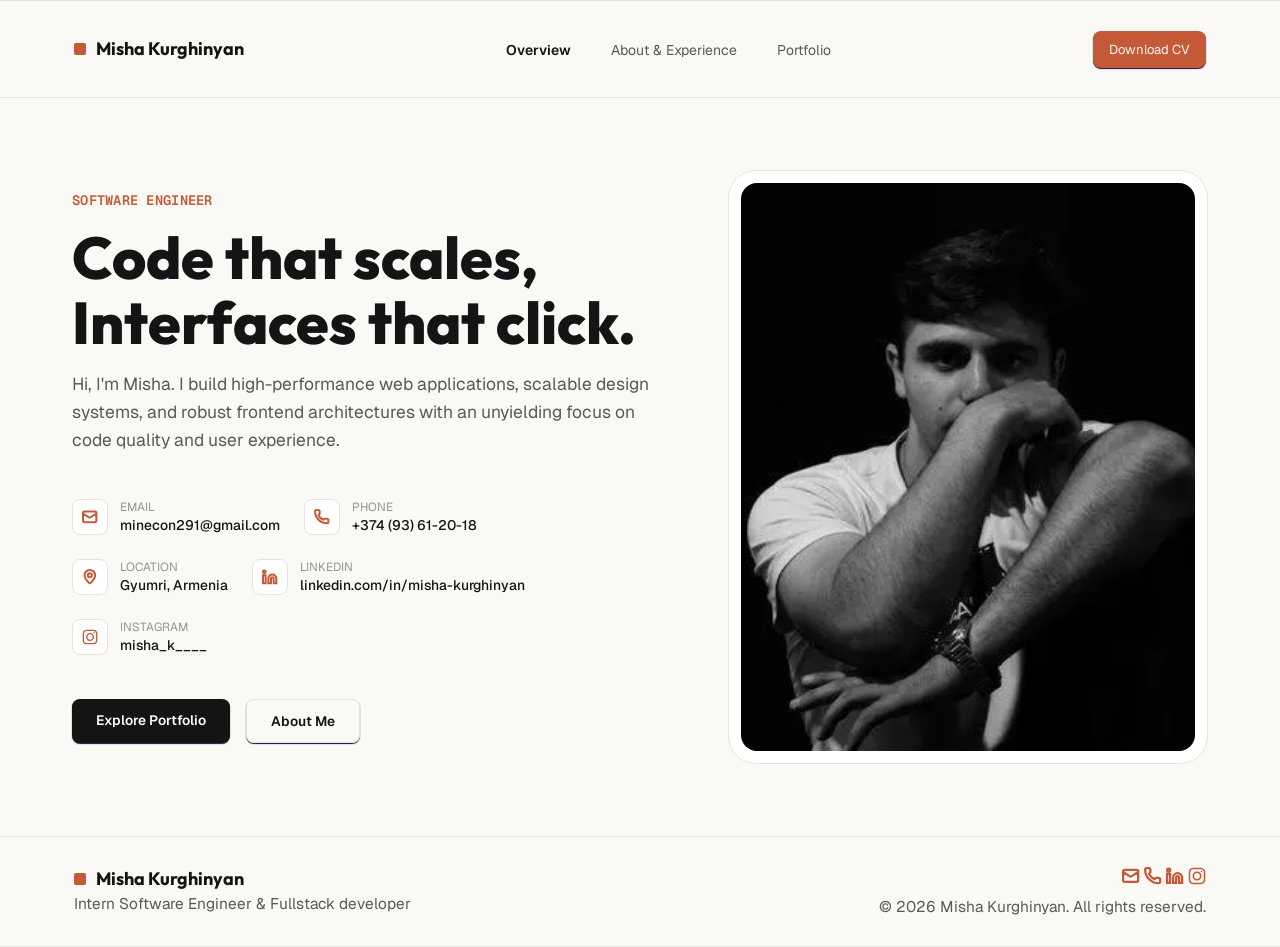
==== index.html @ 9bba094c "fix: fix skipped heading parts, changing h2 to span and aspect ratio value of profile picture image" ====
<!doctype html>
<html lang="en">
  <head>
    <meta charset="UTF-8" />
    <meta name="viewport" content="width=device-width, initial-scale=1.0" />
    <link rel="stylesheet" href="styles/home.css" />
    <link rel="stylesheet" href="styles/about.css" />
    <link rel="stylesheet" href="styles/portfolio.css" />
    <link rel="stylesheet" href="styles/main.css" />
    <script src="scripts/hamburger.js" defer></script>
    <script src="scripts/navigation.js" defer></script>
    <script src="scripts/portfolio-category.js" defer></script>
    <title>Misha Kurghinyan | CV</title>
  </head>
  <body>
    <header class="header content">
      <a href="index.html">
        <h1>
          <span class="mobile-text title logo">Misha K.</span>
          <span class="desktop-text title logo">Misha Kurghinyan</span>
        </h1>
      </a>

      <nav aria-label="Main Navigation">
        <ul class="nav-links">
          <li><a href="#home" class="active" data-link>Overview</a></li>
          <li><a href="#about" data-link>About & Experience</a></li>
          <li><a href="#portfolio" data-link>Portfolio</a></li>
        </ul>
      </nav>

      <a
        href="assets/cv/misha-kurghinyan-cv.pdf"
        download="misha-kurghinyan-cv.pdf"
        class="action-btn download"
      >
        Download CV
      </a>
      <button
        id="hamburger"
        class="icon-button hamburger"
        aria-label="Toggle navigation menu"
        aria-expanded="false"
        aria-controls="hamburger-component"
      >
        <img
          src="assets/icons/hamburger.svg"
          alt=""
          class="hamburger-icon"
          width="24"
          height="24"
        />
      </button>
      <div id="hamburger-component" class="hamburger-component">
        <nav aria-label="Main Navigation">
          <ul class="hamburger_nav-links">
            <li><a href="#home" class="active" data-link>Overview</a></li>
            <li><a href="#about" data-link>About & Experience</a></li>
            <li><a href="#portfolio" data-link>Portfolio</a></li>
          </ul>
          <button
            id="close"
            class="icon-button close"
            aria-expanded="true"
            aria-label="Close Navigation Menu"
            aria-controls="hamburger-component"
          >
            <img
              src="assets/icons/close.svg"
              alt=""
              class="close-icon"
              width="24"
              height="24"
            />
          </button>
        </nav>
        <a
          href="assets/cv/misha-kurghinyan-cv.pdf"
          download="misha-kurghinyan-cv.pdf"
          class="action-btn download-mobile"
        >
          Download CV
        </a>
      </div>
    </header>

    <main class="main content">
      <section id="home" class="page-section active">
        <article class="information">
          <div class="information-main">
            <span class="highlighted-text information-main_profession">
              SOFTWARE ENGINEER
            </span>
            <h3 class="title information-main_role">
              Code that scales, Interfaces that click.
            </h3>
            <p class="information-main_description">
              Hi, I'm Misha. I build high-performance web applications, scalable
              design systems, and robust frontend architectures with an
              unyielding focus on code quality and user experience.
            </p>
          </div>

          <div class="information-contacts">
            <div class="information-contact">
              <a
                href="mailto:minecon291@gmail.com"
                class="information-contact_icon"
                aria-label="Send Email"
              >
                <img
                  src="assets/icons/email.svg"
                  alt=""
                  width="16"
                  height="16"
                />
              </a>
              <div class="information-contact_text">
                <h3 class="information-contact_text-title">EMAIL</h3>
                <a
                  href="mailto:minecon291@gmail.com"
                  class="information-contact_text-description"
                >
                  minecon291@gmail.com
                </a>
              </div>
            </div>

            <div class="information-contact">
              <a
                href="tel:+37493612018"
                class="information-contact_icon"
                aria-label="Call Phone Number"
              >
                <img
                  src="assets/icons/phone.svg"
                  alt=""
                  width="16"
                  height="16"
                />
              </a>
              <div class="information-contact_text">
                <h3 class="information-contact_text-title">PHONE</h3>
                <a
                  href="tel:+37493612018"
                  class="information-contact_text-description"
                >
                  +374 (93) 61-20-18
                </a>
              </div>
            </div>

            <div class="information-contact">
              <a
                href="https://www.google.com/maps/place/Gyumri/@40.7929026,43.8464971,13z"
                target="_blank"
                rel="noopener noreferrer"
                class="information-contact_icon"
                aria-label="View Location on Maps"
              >
                <img
                  src="assets/icons/location.svg"
                  alt=""
                  width="16"
                  height="16"
                />
              </a>
              <div class="information-contact_text">
                <h3 class="information-contact_text-title">LOCATION</h3>
                <a
                  href="https://www.google.com/maps/place/Gyumri/@40.7929026,43.8464971,13z"
                  target="_blank"
                  rel="noopener noreferrer"
                  class="information-contact_text-description"
                >
                  Gyumri, Armenia
                </a>
              </div>
            </div>

            <div class="information-contact">
              <a
                href="https://www.linkedin.com/in/misha-kurghinyan-579920340/"
                target="_blank"
                rel="noopener noreferrer"
                class="information-contact_icon"
                aria-label="LinkedIn Profile"
              >
                <img
                  src="assets/icons/linkedin.svg"
                  alt=""
                  width="16"
                  height="16"
                />
              </a>
              <div class="information-contact_text">
                <h3 class="information-contact_text-title">LINKEDIN</h3>
                <a
                  href="https://www.linkedin.com/in/misha-kurghinyan-579920340/"
                  target="_blank"
                  rel="noopener noreferrer"
                  class="information-contact_text-description"
                >
                  linkedin.com/in/misha-kurghinyan
                </a>
              </div>
            </div>

            <div class="information-contact">
              <a
                href="https://www.instagram.com/misha_k____/"
                target="_blank"
                rel="noopener noreferrer"
                class="information-contact_icon"
                aria-label="Instagram Profile"
              >
                <img
                  src="assets/icons/instagram.svg"
                  alt=""
                  width="16"
                  height="16"
                />
              </a>
              <div class="information-contact_text">
                <h3 class="information-contact_text-title">INSTAGRAM</h3>
                <a
                  href="https://www.instagram.com/misha_k____/"
                  target="_blank"
                  rel="noopener noreferrer"
                  class="information-contact_text-description"
                >
                  misha_k____
                </a>
              </div>
            </div>
          </div>

          <div class="information-nav">
            <a
              href="#portfolio"
              class="action-btn information-nav_link portfolio-link"
              data-link
            >
              Explore Portfolio
            </a>
            <a
              href="#about"
              class="action-btn information-nav_link about-link"
              data-link
            >
              About Me
            </a>
          </div>
        </article>

        <figure class="picture-container profile-picture">
          <img
            src="assets/images/profile.webp"
            alt="Misha Kurghinyan"
            width="456"
            height="576"
          />
        </figure>
      </section>
      <section id="about" class="page-section">
        <article class="about-left-block">
          <div class="about-bio-block">
            <span class="highlighted-text sub-title">THE STORY</span>
            <h3 class="title bio-title">
              Where backend architecture meets frontend design.
            </h3>
            <p class="bio-description">
              I believe great interfaces are engineered, not just styled. My
              background spans both backend systems and frontend architecture,
              giving me a distinct perspective on component scalability, state
              management, and visual precision.
            </p>
          </div>

          <hr />

          <div class="about-skills-block">
            <span class="sub-title">LANGUAGES</span>
            <div class="about-skills">
              <div class="about-skill-row">
                <label class="title about-progress-label" for="arm"
                  >Armenian</label
                >
                <progress
                  id="arm"
                  max="100"
                  value="100"
                  aria-valuetext="Native Speaker"
                >
                  Native
                </progress>
              </div>
              <div class="about-skill-row">
                <label class="title about-progress-label" for="rus"
                  >Russian</label
                >
                <progress
                  id="rus"
                  max="100"
                  value="80"
                  aria-valuetext="C1 Advanced"
                >
                  C1
                </progress>
              </div>
              <div class="about-skill-row">
                <label class="title about-progress-label" for="en"
                  >English</label
                >
                <progress
                  id="en"
                  max="100"
                  value="56"
                  aria-valuetext="B1+ Upper Intermediate"
                >
                  B1+
                </progress>
              </div>
            </div>
          </div>

          <hr />

          <div class="about-skills-block">
            <span class="sub-title">SKILLS</span>
            <div class="about-skills">
              <div class="about-skill-row">
                <label class="title about-progress-label" for="html"
                  >HTML</label
                >
                <progress id="html" max="100" value="50">50%</progress>
              </div>
              <div class="about-skill-row">
                <label class="title about-progress-label" for="css">CSS</label>
                <progress id="css" max="100" value="50">50%</progress>
              </div>
              <div class="about-skill-row">
                <label class="title about-progress-label desktop" for="JS"
                  >JavaScript</label
                >
                <label class="title about-progress-label mobile" for="JS"
                  >JS</label
                >
                <progress id="JS" max="100" value="50">50%</progress>
              </div>
              <div class="about-skill-row">
                <label class="title about-progress-label" for="rjs"
                  >ReactJS</label
                >
                <progress id="rjs" max="100" value="35">35%</progress>
              </div>
              <div class="about-skill-row">
                <label class="title about-progress-label" for="nxtjs"
                  >NextJS</label
                >
                <progress id="nxtjs" max="100" value="30">30%</progress>
              </div>
              <div class="about-skill-row">
                <label class="title about-progress-label" for="vite"
                  >Vite</label
                >
                <progress id="vite" max="100" value="25">25%</progress>
              </div>
              <div class="about-skill-row">
                <label class="title about-progress-label" for="ndjs"
                  >NodeJS</label
                >
                <progress id="ndjs" max="100" value="30">30%</progress>
              </div>
              <div class="about-skill-row">
                <label class="title about-progress-label" for="xprsjs"
                  >ExpressJS</label
                >
                <progress id="xprsjs" max="100" value="35">35%</progress>
              </div>
              <div class="about-skill-row">
                <label class="title about-progress-label" for="nstjs"
                  >NestJS</label
                >
                <progress id="nstjs" max="100" value="30">30%</progress>
              </div>
              <div class="about-skill-row">
                <label class="title about-progress-label" for="msql"
                  >MySQL</label
                >
                <progress id="msql" max="100" value="30">30%</progress>
              </div>
              <div class="about-skill-row">
                <label class="title about-progress-label desktop" for="psql"
                  >PortgreSQL</label
                >
                <label class="title about-progress-label mobile" for="psql"
                  >PSQL</label
                >
                <progress id="psql" max="100" value="30">30%</progress>
              </div>
              <div class="about-skill-row">
                <label class="title about-progress-label" for="mdb"
                  >MongoDB</label
                >
                <progress id="mdb" max="100" value="20">20%</progress>
              </div>
              <div class="about-skill-row">
                <label class="title about-progress-label" for="docker"
                  >Docker</label
                >
                <progress id="docker" max="100" value="15">15%</progress>
              </div>
            </div>
          </div>
        </article>

        <hr class="mobile-hr" />

        <article class="about-right-block">
          <div class="about-education-block">
            <span class="sub-title">EDUCATION TIMELINE</span>
            <div class="about-education_row">
              <span
                class="highlighted-text about-education-period"
                style="grid-area: period"
              >
                2021 - 2024
              </span>
              <h3 class="title profession-name" style="grid-area: profession">
                Gyumri Craftsman State School No. 4
              </h3>
              <h4 class="school-name" style="grid-area: school">
                Student - Computer Operator
              </h4>
              <p class="education-description" style="grid-area: description">
                Completed a 3-year practical program focused on PC hardware
                assembly, component installation, and setting up wired/wireless
                network connections. Developed operational proficiency across
                core desktop software, including Microsoft Office (Word, Excel,
                PowerPoint), Adobe Photoshop, and CorelDRAW for graphic asset
                creation.
              </p>
            </div>
            <div class="about-education_row">
              <span
                class="highlighted-text about-education-period"
                style="grid-area: period"
              >
                2012 - 2021
              </span>
              <h3 class="title profession-name" style="grid-area: profession">
                Gyumri Secondary School No. 23
              </h3>
              <h4 class="school-name" style="grid-area: school">Student</h4>
              <p class="education-description" style="grid-area: description">
                Completed standard secondary education covering core academic
                disciplines, including mathematics, sciences, literature, and
                social studies.
              </p>
            </div>
            <div class="about-education_row">
              <span
                class="highlighted-text about-education-period"
                style="grid-area: period"
              >
                2011 - 2012
              </span>
              <h3 class="title profession-name" style="grid-area: profession">
                Gyumri Primary School No. 21
              </h3>
              <h4 class="school-name" style="grid-area: school">Student</h4>
              <p class="education-description" style="grid-area: description">
                Attended Grade 1; completed foundational early-childhood
                literacy and basic math modules.
              </p>
            </div>
          </div>

          <hr />

          <div class="about-hobbies_block">
            <span class="sub-title">HOBBIES</span>
            <div class="about-hobbies_list">
              <div class="hobby">
                <img
                  src="assets/icons/read.svg"
                  width="24"
                  height="24"
                  alt=""
                />
                <span class="about-hobby">Reading</span>
              </div>
              <div class="hobby">
                <img
                  src="assets/icons/study.svg"
                  width="24"
                  height="24"
                  alt=""
                />
                <span class="about-hobby">Learning</span>
              </div>
              <div class="hobby">
                <img
                  src="assets/icons/piano.svg"
                  width="24"
                  height="24"
                  alt=""
                />
                <span class="about-hobby">Piano</span>
              </div>
              <div class="hobby">
                <img
                  src="assets/icons/guitar.svg"
                  width="24"
                  height="24"
                  alt=""
                />
                <span class="about-hobby">Guitar</span>
              </div>
              <div class="hobby">
                <img src="assets/icons/run.svg" width="24" height="24" alt="" />
                <span class="about-hobby">Walking</span>
              </div>
              <div class="hobby">
                <img src="assets/icons/run.svg" width="24" height="24" alt="" />
                <span class="about-hobby">Running</span>
              </div>
              <div class="hobby" style="border: none">
                <img src="assets/icons/gym.svg" width="24" height="24" alt="" />
                <span class="about-hobby">GYM</span>
              </div>
            </div>
          </div>
        </article>
      </section>
      <section id="portfolio" class="page-section">
        <div class="portfolio-intro">
          <span class="highlighted-text sub-title">SELECTED ARCHIVE</span>
          <h3 class="title portfolio-title">Selected Projects</h3>
        </div>
        <div class="portfolio-category-bar" role="tablist">
          <button
            class="action-btn category active"
            role="tab"
            tabindex="0"
            aria-selected="true"
            aria-controls="all-portfolio"
            id="tab-all"
            data-category-name="all"
          >
            <span class="desktop">All Projects</span>
            <span class="mobile">All</span>
          </button>
          <button
            class="action-btn category"
            role="tab"
            tabindex="-1"
            aria-selected="false"
            aria-controls="programming"
            id="tab-programming"
            data-category-name="programming"
          >
            <span>Programming</span>
          </button>
          <button
            class="action-btn category"
            role="tab"
            tabindex="-1"
            aria-selected="false"
            aria-controls="photoshop"
            id="tab-photoshop"
            data-category-name="photoshop"
          >
            <span class="desktop">Photoshop</span>
            <span class="mobile">Ps</span>
          </button>
        </div>
        <div id="all-portfolio" class="portfolio-content">
          <div id="programming" class="programming portfolio-section active">
            <article class="picture-container portfolio-picture-container">
              <img
                src="assets/images/chat.webp"
                alt="Fullstack Chat Application Interface"
                class="portfolio-picture"
                width="600"
                height="375"
              />
              <div class="info-block">
                <div class="title-container">
                  <span class="highlighted-text portfolio-info"
                    >Programming</span
                  >
                  <a
                    href="https://client-production-b9fd.up.railway.app/"
                    target="_blank"
                    rel="noopener noreferrer"
                    aria-label="Visit Fullstack Chat Web App (opens in new tab)"
                  >
                    <img
                      src="assets/icons/arrow-up-right.svg"
                      width="10"
                      height="10"
                      alt=""
                    />
                  </a>
                </div>
                <h3 class="title portfolio-title">Fullstack Chat Web App</h3>
                <p class="portfolio-description">
                  An app where you can join chats, create, edit and delete your
                  chats, register your user and have a conversation in real-time
                  chats
                </p>
              </div>
            </article>
            <article class="picture-container portfolio-picture-container">
              <img
                src="assets/images/pics-app.webp"
                alt="Web App Picture"
                class="portfolio-picture"
                width="600"
                height="375"
              />
              <div class="info-block">
                <div class="title-container">
                  <span class="highlighted-text portfolio-info"
                    >Programming</span
                  >
                  <a
                    href="https://www.youtube.com/watch?v=ddu4nZ08lgo&t=1s"
                    target="_blank"
                    rel="noopener noreferrer"
                    aria-label="Watch the video of how the Web Application works."
                  >
                    <img
                      src="assets/icons/arrow-up-right.svg"
                      width="10"
                      height="10"
                      alt=""
                    />
                  </a>
                </div>
                <h3 class="title portfolio-title">Fullstack Gallery Web App</h3>
                <p class="portfolio-description">
                  Created in NextJS, web application where you can register,
                  post, like and delete your images, which will be saved in the
                  cloud.
                </p>
              </div>
            </article>
          </div>
          <hr class="category-hr active" />
          <div id="photoshop" class="photoshop portfolio-section active">
            <img
              loading="lazy"
              class="portfolio-photo"
              src="assets/images/photoshop/coca-cola.webp"
              alt="A rabbit looking at the passing by Coca Cola delivery truck"
              decoding="async"
              width="310"
              height="175"
            />
            <img
              loading="lazy"
              class="portfolio-photo"
              src="assets/images/photoshop/brba-enjoyers.webp"
              alt="Two people sitting together watching Breaking Bad on TV"
              decoding="async"
              width="310"
              height="175"
            />
            <img
              loading="lazy"
              class="portfolio-photo"
              src="assets/images/photoshop/dead-king.webp"
              alt="Human skeleton wearing a crown sitting on a throne"
              decoding="async"
              width="310"
              height="210"
            />
            <img
              loading="lazy"
              class="portfolio-photo"
              src="assets/images/photoshop/double-exp1.webp"
              alt="Double exposure composition of a woman's portrait blended with snowy mouuntains"
              decoding="async"
              width="310"
              height="310"
            />
            <img
              loading="lazy"
              class="portfolio-photo"
              src="assets/images/photoshop/double-exp2.webp"
              alt="Double exposure composition of a woman's side profile blended with city lights"
              decoding="async"
              width="310"
              height="425"
            />
            <img
              loading="lazy"
              class="portfolio-photo"
              src="assets/images/photoshop/field.webp"
              alt="Scenic landscape depicting animals in a field"
              decoding="async"
              width="310"
              height="175"
            />
            <img
              loading="lazy"
              class="portfolio-photo"
              src="assets/images/photoshop/knight.webp"
              alt="Armored knight standing under full moonlight"
              decoding="async"
              width="310"
              height="480"
            />
            <img
              loading="lazy"
              class="portfolio-photo"
              src="assets/images/photoshop/last-of-us.webp"
              alt="Young girl looking down at a crashed commercial airplane in a post-apocalyptic setting"
              decoding="async"
              width="310"
              height="175"
            />
            <img
              loading="lazy"
              class="portfolio-photo"
              src="assets/images/photoshop/magic-tree.webp"
              alt="Mythical dragon flying near a glowing, floating tree"
              decoding="async"
              width="310"
              height="550"
            />
            <img
              loading="lazy"
              class="portfolio-photo"
              src="assets/images/photoshop/man-in-cave.webp"
              alt="Explorer and his dog discovering glowing treasure inside a dark cave"
              decoding="async"
              width="310"
              height="165"
            />
            <img
              loading="lazy"
              class="portfolio-photo"
              src="assets/images/photoshop/pair-on-beach.webp"
              alt="Couple sitting inside a wooden boat on a beach looking at each other"
              decoding="async"
              width="310"
              height="175"
            />
            <img
              loading="lazy"
              class="portfolio-photo"
              src="assets/images/photoshop/robot.webp"
              alt="Metallic robot reaching out to touch a glowing butterfly"
              decoding="async"
              width="310"
              height="180"
            />
            <img
              loading="lazy"
              class="portfolio-photo"
              src="assets/images/photoshop/war.webp"
              alt="Warrior on horseback shouting with raised sword in battle"
              decoding="async"
              width="310"
              height="130"
            />
            <img
              loading="lazy"
              class="portfolio-photo"
              src="assets/images/photoshop/village.webp"
              alt="Man resting near a cottage looking at a picturous countryside landscape"
              decoding="async"
              width="310"
              height="245"
            />
            <img
              loading="lazy"
              class="portfolio-photo"
              src="assets/images/photoshop/soldiers.webp"
              alt="Soldier inside a military helicopter preparing to jump out"
              decoding="async"
              width="310"
              height="195"
            />
          </div>
        </div>
      </section>
    </main>

    <footer class="footer content">
      <div class="footer-left">
        <div class="footer-brand">
          <a href="index.html">
            <span class="mobile-text title logo">Misha K.</span>
            <span class="desktop-text title logo">Misha Kurghinyan</span></a
          >
          <p class="footer-tagline">
            Intern Software Engineer & Fullstack developer
          </p>
        </div>
      </div>

      <div class="footer-right">
        <div class="footer-socials">
          <a
            href="mailto:minecon291@gmail.com"
            class="icon-button footer-social_icon"
            aria-label="Email minecon291@gmail.com"
          >
            <img
              src="assets/icons/email.svg"
              alt=""
              width="18"
              height="18"
              loading="lazy"
            />
          </a>

          <a
            href="tel:+37493612018"
            class="icon-button footer-social_icon"
            aria-label="Call Misha Kurghinyan"
          >
            <img
              src="assets/icons/phone.svg"
              alt=""
              width="18"
              height="18"
              loading="lazy"
            />
          </a>

          <a
            href="https://www.linkedin.com/in/misha-kurghinyan-579920340"
            target="_blank"
            rel="noopener noreferrer"
            class="icon-button footer-social_icon"
            aria-label="LinkedIn profile of Misha Kurghinyan (opens in new tab)"
          >
            <img
              src="assets/icons/linkedin.svg"
              alt=""
              width="18"
              height="18"
              loading="lazy"
            />
          </a>

          <a
            href="https://www.instagram.com/misha_k____"
            target="_blank"
            rel="noopener noreferrer"
            class="icon-button footer-social_icon"
            aria-label="Instagram profile of Misha Kurghinyan (opens in new tab)"
          >
            <img
              src="assets/icons/instagram.svg"
              alt=""
              width="18"
              height="18"
              loading="lazy"
            />
          </a>
        </div>
        <p class="footer-copyright">
          &copy; <time datetime="2026" id="current-year">2026</time> Misha
          Kurghinyan. All rights reserved.
        </p>
      </div>
    </footer>
  </body>
</html>
---- styles/home.css ----
#home {
  align-items: center;
  gap: clamp(2.5rem, 1.786rem + 3.571vw, 5rem);
}

.information {
  flex: 1;
  min-width: 470px;
  display: flex;
  flex-direction: column;
  gap: clamp(1.5rem, 1.071rem + 2.143vw, 3rem);
}

.information-main {
  flex: 1;
  display: flex;
  flex-direction: column;
  gap: 16px;
}

.information-main_profession {
  font-size: clamp(0.75rem, 0.714rem + 0.179vw, 0.875rem);
  font-weight: 600;
  letter-spacing: 0.02em;
}

.information-main_role {
  font-size: clamp(1.75rem, 1.107rem + 3.214vw, 4rem);
  line-height: 1.1;
}

.information-main_description {
  font-size: clamp(0.875rem, 0.804rem + 0.357vw, 1.125rem);
  line-height: 1.6;
}

.information-contacts {
  flex: 1;
  display: flex;
  flex-wrap: wrap;
  gap: 24px;
}

.information-contact {
  display: flex;
  gap: 12px;
}

.information-contact_icon {
  display: flex;
  justify-content: center;
  align-items: center;
  width: 36px;
  border: 1px solid var(--border-color);
  border-radius: 8px;
  aspect-ratio: 1/1;
  background-color: var(--icon-background);
  transition: background-color 0.3s ease;
}

.information-contact_icon:hover,
.information-contact_icon:focus-visible {
  background-color: #fafafa;
}

.information-contact_text {
  display: flex;
  flex-direction: column;
  gap: 2px;
}

.information-contact_text-title {
  color: var(--list-label);
  font-size: clamp(0.688rem, 0.67rem + 0.089vw, 0.75rem);
  font-weight: normal;
}

.information-contact_text-description {
  font-size: clamp(0.813rem, 0.795rem + 0.089vw, 0.875rem);
  font-weight: 500;
  color: var(--primary);
}

.information-nav {
  display: flex;
  gap: 16px;
  width: fit-content;
}

.information-nav_link {
  border-radius: 8px;
  font-weight: 600;
  padding-block: 0.75rem;
  padding-inline: 1.5rem;
  box-shadow: 0 1px 1px var(--shadow-color);
}

.information-nav_link:active {
  box-shadow: none;
}

.about-link,
.portfolio-link {
  font-size: clamp(0.75rem, 0.714rem + 0.179vw, 0.875rem);
}

.about-link {
  color: var(--primary);
  border: 1px solid var(--border-color);
}

.portfolio-link {
  color: var(--background-color);
  background-color: var(--primary);
}

.profile-picture {
  width: 480px;
  padding: 12px;
  border-radius: 28px;
}

.profile-picture img {
  aspect-ratio: 4/5;
  width: 100%;
  height: auto;

  object-fit: cover;
  border-radius: 16px;
}

@media (max-width: 1130px) {
  #home {
    flex-direction: column-reverse;
  }
  .information {
    min-width: unset;
    width: 100%;
  }
  .profile-picture {
    width: min(100%, 400px);
    max-height: 500px;
  }
}

@media (max-width: 860px) {
  .information-nav {
    width: 100%;
    flex-direction: column;
    order: 1;
  }

  .information-contacts {
    order: 2;
  }

  .information-nav_link {
    width: 100%;
  }
}
---- styles/about.css ----
#about {
  gap: clamp(2rem, 1.1429rem + 4.2857vw, 5rem);
}

.bio-title {
  font-size: clamp(1rem, 0.5714rem + 2.1429vw, 2.5rem);
}

.bio-description {
  line-height: 1.6;
  font-size: clamp(0.6rem, 0.4857rem + 0.5714vw, 1rem);
}

.about-progress-label {
  font-weight: 500;
  font-size: clamp(0.4375rem, 0.2375rem + 1vw, 0.875rem);
}

.about-education-period {
  font-weight: 500;
  font-size: clamp(0.5rem, 0.2857rem + 1.0714vw, 0.8125rem);
}

.profession-name {
  font-size: clamp(0.75rem, 0.5357rem + 1.0714vw, 1.125rem);
  font-weight: 600;
}

.school-name {
  color: var(--secondary);
  font-size: clamp(0.625rem, 0.4464rem + 0.8929vw, 1rem);
  font-weight: 500;
}

.education-description {
  font-size: clamp(0.4375rem, 0.3125rem + 0.625vw, 0.875rem);
  line-height: 1.5;
}

.about-hobby {
  font-size: 18px;
  font-weight: 600;
  font-family: "Outfit", sans-serif;
  color: var(--primary);
}

.about-left-block {
  max-width: 480px;
}

.about-right-block {
  flex: 1;
}

.about-left-block,
.about-right-block {
  display: flex;
  flex-direction: column;
  gap: clamp(2rem, 1.6429rem + 1.4286vw, 3rem);
}

.about-bio-block {
  width: 100%;
  display: flex;
  flex-direction: column;
  gap: clamp(0.75rem, 0.6786rem + 0.3571vw, 1rem);
}

.about-skills,
.about-skills-block {
  display: flex;
  flex-direction: column;
  width: 100%;
}

.about-skills-block {
  gap: clamp(1rem, 0.8571rem + 0.7143vw, 1.5rem);
}

.about-skills {
  gap: clamp(0.75rem, 0.6786rem + 0.3571vw, 1rem);
}

.about-skill-row {
  display: flex;
  justify-content: space-between;
  align-items: center;
}

.about-education-block,
.about-hobbies_block {
  display: flex;
  flex-direction: column;
}

.about-education-block {
  gap: clamp(1.5rem, 1.3571rem + 0.7143vw, 2rem);
}

.about-hobbies_block {
  gap: clamp(0.75rem, 0.5357rem + 1.0714vw, 1.5rem);
}

.about-education_row {
  display: grid;
  grid-template-areas:
    "period profession"
    "period school"
    "period description";
  grid-template-columns: max-content 1fr;
  gap: 8px 64px;
}

.about-hobbies_list {
  flex: 1;
  display: flex;
  flex-wrap: wrap;
  gap: 6px;
}

.hobby {
  display: flex;
  align-items: center;
  gap: 6px;
  padding-right: 6px;
  border-right: 1px solid var(--highlight);
}

.mobile-hr {
  width: 100%;
  display: none;
}

@media (max-width: 1130px) {
  #about {
    flex-direction: column;
    align-items: center;
  }

  .about-left-block,
  .about-right-block {
    width: 100%;
  }

  .about-left-block {
    max-width: clamp(60%, -85.8065% + 129.0323vw, 100%);
  }

  .about-skills {
    padding-inline: clamp(0rem, -0.7901rem + 3.9506vw, 2rem);
  }

  .mobile-hr {
    display: block;
  }
}

@media (max-width: 860px) {
  .about-education_row {
    display: grid;
    grid-template-areas:
      "profession period "
      "school school"
      "description description";
    grid-template-columns: 1fr max-content;
    gap: 8px 64px;
  }
}
---- styles/portfolio.css ----
#portfolio {
  flex-direction: column;
  gap: clamp(1.5rem, 1.0714rem + 2.1429vw, 3rem);
}

.portfolio-title {
  font-size: clamp(1.75rem, 1.3929rem + 1.7857vw, 3rem);
}

.portfolio-intro {
  flex: 1;
  display: flex;
  flex-direction: column;
  gap: clamp(0.5rem, 0.3571rem + 0.7143vw, 1rem);
}

.portfolio-info {
  font-size: 11px;
  font-weight: normal;
}

.portfolio-title {
  font-size: 20px;
  font-weight: 600;
}

.portfolio-category-bar {
  flex: 1;
  display: flex;
  align-items: center;
  gap: clamp(0.5rem, 0.4286rem + 0.3571vw, 0.75rem);
}

.category {
  border-radius: 999px;
  padding: 6px 12px;
  border: 1px solid var(--border-color);
  font-size: 12px;
  font-weight: 600;
  color: var(--secondary);
  background-color: #0000;
}

.category.active {
  background-color: var(--primary);
  color: var(--background-color);
}

.portfolio-content {
  flex: 1;
  display: flex;
  flex-direction: column;
  gap: 48px;
}

.portfolio-picture-container {
  display: flex;
  flex-direction: column;
  gap: 16px;
  padding: 12px;
  border-radius: 24px;
}

.portfolio-picture {
  width: 100%;
  height: auto;
  aspect-ratio: 16/10;
  object-fit: cover;
  border: 1px solid var(--border-color);
  border-radius: 12px;
}

.title-container {
  width: 100%;
  display: flex;
  justify-content: space-between;
}

.info-block {
  display: flex;
  flex-direction: column;
  gap: 8px;
}

.programming {
  display: none;
  width: 100%;
  grid-template-columns: 1fr 1fr;
  gap: 24px;
}

.programming.active {
  display: grid;
}

.photoshop {
  display: none;
  margin: 0 auto;
  width: 100%;
  columns: 4 250px;
  column-gap: 12px;
}

.photoshop.active {
  display: block;
}

.portfolio-photo {
  display: block;
  margin-bottom: 12px;
  border-radius: 12px;
  break-inside: avoid;
  max-width: 100%;
  width: 100%;
  height: auto;
}

.category-hr {
  display: none;
}
.category-hr.active {
  display: block;
}

@media (max-width: 860px) {
  .programming {
    grid-template-columns: 1fr;
  }
}
---- styles/main.css ----
@import url("https://fonts.googleapis.com/css2?family=Geist+Mono:ital,wght@0,100..900;1,100..900&family=Geist:ital,wght@0,100..900;1,100..900&family=Outfit:wght@100..900&display=swap");

:root {
  --primary: #141414;
  --secondary: #5a5955;
  --highlight: #c55a38;
  --highlight-hover: #ac4d30;
  --border-color: #e4e3de;
  --background-color: #faf9f5;
  --list-label: #95948f;
  --icon-background: #ffffff;
  --shadow-color: #111233;
}

*,
*::before,
*::after {
  padding: 0;
  margin: 0;
  box-sizing: border-box;
}

body {
  display: flex;
  flex-direction: column;
  align-items: center;
  background-color: var(--background-color);
  font-family: "Geist", sans-serif;
  color: var(--secondary);
  min-height: 100vh;

  -webkit-font-smoothing: antialiased;
  -moz-osx-font-smoothing: grayscale;
  text-rendering: optimizeLegibility;
}
a {
  text-decoration: none;
}

.mobile {
  display: none;
}

hr {
  border: none;
  height: 1px;
  background-color: var(--border-color);
}

progress {
  -webkit-appearance: none;
  -moz-appearance: none;
  appearance: none;

  width: clamp(8.75rem, 7.8571rem + 4.4643vw, 11.25rem);
  height: 4px;
  border: none;
  border-radius: 9999px;
  background-color: var(--border-color);
  overflow: hidden;
}

progress::-webkit-progress-bar {
  background-color: var(--border-color);
  border-radius: 9999px;
}

progress::-webkit-progress-value {
  background-color: var(--highlight);
  border-radius: 9999px;
  transition: width 0.3s ease;
}

progress::-moz-progress-bar {
  background-color: var(--highlight);
  border-radius: 9999px;
}

.picture-container {
  display: flex;
  background-color: var(--icon-background);
  border: 1px solid var(--border-color);
}

input,
button,
textarea,
select {
  font-family: inherit;
}

.title {
  font-family: "Outfit", sans-serif;
  color: var(--primary);
  font-weight: 800;
}

.sub-title {
  font-family: "Geist Mono", monospace;
  font-weight: normal;
  font-size: clamp(0.75rem, 0.7143rem + 0.1786vw, 0.875rem);
  color: var(--primary);
}

.highlighted-text {
  font-family: "Geist Mono", monospace;
  color: var(--highlight);
}

.footer-tagline,
.footer-copyright {
  font-size: clamp(0.75rem, 0.6786rem + 0.3571vw, 1rem);
}

.content {
  display: flex;
  width: 100%;
  height: fit-content;
}

.main {
  flex: 1;
}

.header,
.footer {
  justify-content: space-between;
  align-items: center;
  padding-inline: clamp(2.5rem, 1.786rem + 3.571vw, 5rem);
  padding-block: clamp(1rem, 0.714rem + 1.429vw, 2rem);
  border-top: 1px solid var(--border-color);
  border-bottom: 1px solid var(--border-color);
}

.footer {
  flex-wrap: wrap;
}

.hamburger-component {
  display: none;
  flex-direction: column;
  justify-content: space-between;
  align-items: flex-start;
  position: fixed;
  top: 0;
  right: -100%;
  width: min(85%, 360px);
  height: 100vh;
  height: 100dvh;
  background-color: var(--icon-background);
  z-index: 999;
  transition:
    right 0.3s ease,
    display 0.3s ease allow-discrete;
  padding-top: max(24px, env(safe-area-inset-top));
  padding-inline: 24px;
  padding-bottom: max(24px, env(safe-area-inset-bottom));
  overflow-y: auto;
}

.hamburger-component.active {
  right: 0;
}

.hamburger-component nav {
  width: 100%;
  flex: 1;
  display: flex;
  align-items: flex-start;
  justify-content: space-between;
}

.logo {
  font-weight: 700;
  color: var(--primary);
  line-height: 1;
}

.logo::before {
  content: "";
  display: inline-block;
  margin-right: 10px;
  width: 12px;
  height: 12px;
  border-radius: 2px;
  background-color: var(--highlight);
  flex-shrink: 0;
}

.desktop-text {
  display: block;
  font-size: 18px;
}

.mobile-text {
  display: none;
  font-size: 16px;
}

.nav-links {
  gap: 40px;
  align-items: center;
}

.hamburger_nav-links {
  flex-direction: column;
  align-items: flex-start;
  gap: 24px;
}

.nav-links,
.hamburger_nav-links {
  list-style-type: none;
  display: flex;
}

.nav-links a,
.hamburger_nav-links a {
  color: var(--secondary);
  font-size: 14px;
  transition: all 0.3s ease;
}

.nav-links a:hover,
.hamburger_nav-links a:hover,
.nav-links a:focus-visible,
.hamburger_nav-links a:focus-visible {
  color: var(--primary);
}

.nav-links a.active,
.hamburger_nav-links a.active {
  color: var(--primary);
  font-weight: 600;
}

.footer-left,
.footer-right {
  display: flex;
  flex-direction: column;
  gap: 12px;
}

.footer-right {
  align-items: flex-end;
}

.footer-brand {
  display: flex;
  flex-direction: column;
  gap: 6px;
}

.footer-socials {
  display: flex;
  gap: 4px;
}

.action-btn {
  cursor: pointer;
  text-align: center;
  transition: all 0.3s ease;
}

.download,
.download-mobile {
  box-shadow: 0 1px 1px var(--shadow-color);
  font-size: 13px;
  border-radius: 8px;
  padding: 10px 16px;
  border: none;
  background-color: var(--highlight);
  color: var(--background-color);
}

.download:hover,
.download:focus-visible {
  background-color: var(--highlight-hover);
}

.download:active,
.download-mobile:active {
  box-shadow: none;
}

.icon-button {
  display: flex;
  justify-content: center;
  align-items: center;
  border: none;
  background-color: #0000;
}

.hamburger {
  display: none;
}

.main {
  flex-direction: column;
  justify-content: flex-start;
  align-items: center;
}

.page-section {
  display: none;
  width: 100%;
  max-width: 1440px;
  padding: clamp(1.5rem, 0.5rem + 5vw, 5rem);
}

.page-section.active {
  display: flex;
}

@media (max-width: 860px) {
  .mobile,
  .mobile-text {
    display: block;
  }

  .desktop,
  .desktop-text {
    display: none;
  }

  .nav-links,
  .download {
    display: none;
  }

  .hamburger {
    display: block;
    cursor: pointer;
  }
  .hamburger-component {
    display: flex;
  }

  .close {
    cursor: pointer;
  }

  .footer {
    gap: 12px;
  }
  .footer-right {
    align-items: flex-start;
  }
}
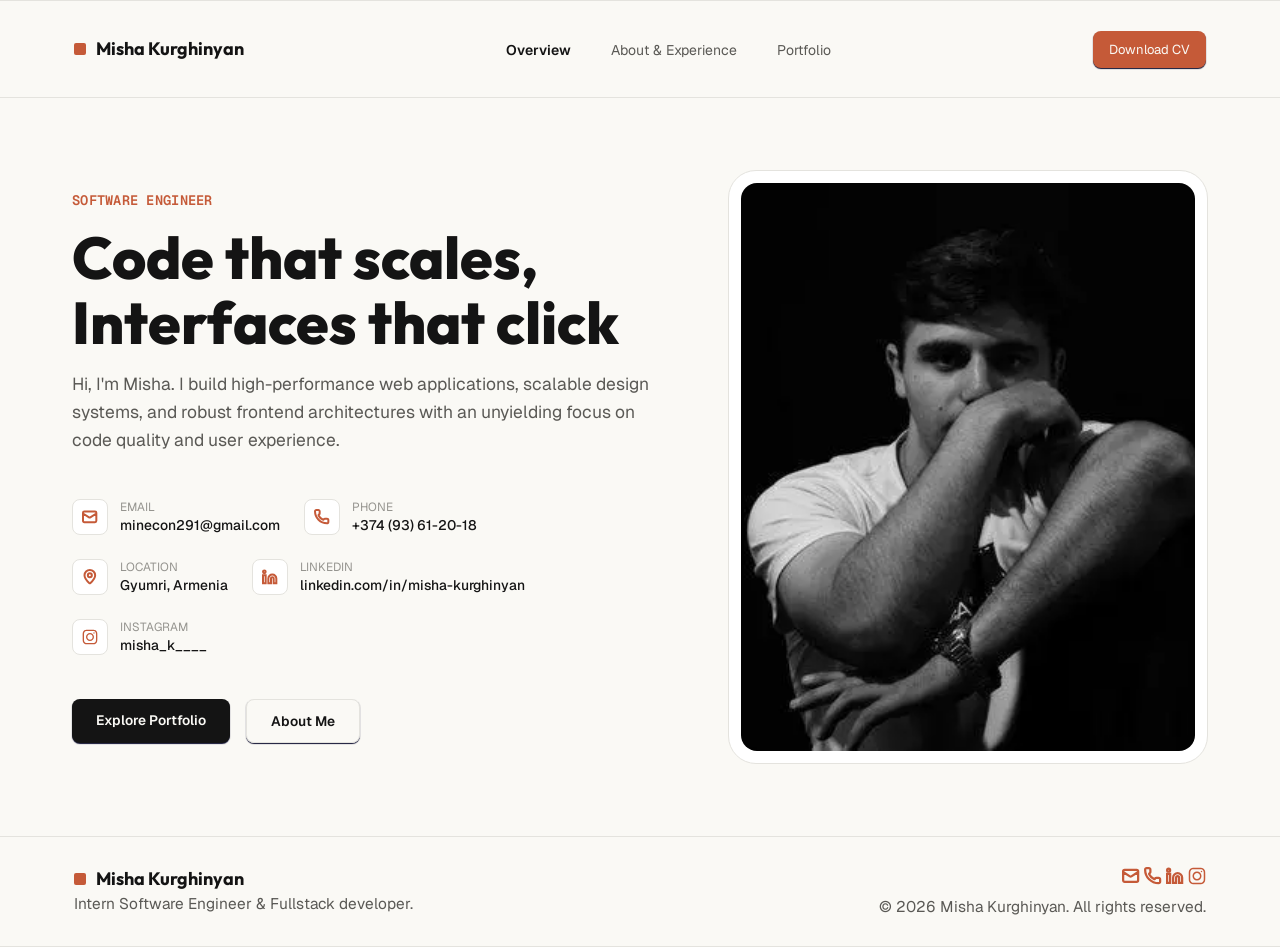
==== commit 839f6a2d: "fix: move aria-label description of an anchor tag inside its nested images alt attribute." ====
--- a/index.html
+++ b/index.html
@@ -3,6 +3,10 @@
   <head>
     <meta charset="UTF-8" />
     <meta name="viewport" content="width=device-width, initial-scale=1.0" />
+    <meta
+      name="description"
+      content="CV that contains some information about Misha Kurghinyan."
+    />
     <link rel="stylesheet" href="styles/home.css" />
     <link rel="stylesheet" href="styles/about.css" />
     <link rel="stylesheet" href="styles/portfolio.css" />
@@ -91,9 +95,9 @@
             <span class="highlighted-text information-main_profession">
               SOFTWARE ENGINEER
             </span>
-            <h3 class="title information-main_role">
-              Code that scales, Interfaces that click.
-            </h3>
+            <h2 class="title information-main_role">
+              Code that scales, Interfaces that click
+            </h2>
             <p class="information-main_description">
               Hi, I'm Misha. I build high-performance web applications, scalable
               design systems, and robust frontend architectures with an
@@ -263,12 +267,13 @@
         </figure>
       </section>
       <section id="about" class="page-section">
+        <h2 class="visually-hidden">About</h2>
         <article class="about-left-block">
           <div class="about-bio-block">
             <span class="highlighted-text sub-title">THE STORY</span>
-            <h3 class="title bio-title">
-              Where backend architecture meets frontend design.
-            </h3>
+            <h2 class="title bio-title">
+              Where backend architecture meets frontend design
+            </h2>
             <p class="bio-description">
               I believe great interfaces are engineered, not just styled. My
               background spans both backend systems and frontend architecture,
@@ -277,7 +282,7 @@
             </p>
           </div>
 
-          <hr />
+          <hr aria-hidden="true" />
 
           <div class="about-skills-block">
             <span class="sub-title">LANGUAGES</span>
@@ -324,7 +329,7 @@
             </div>
           </div>
 
-          <hr />
+          <hr aria-hidden="true" />
 
           <div class="about-skills-block">
             <span class="sub-title">SKILLS</span>
@@ -415,7 +420,7 @@
           </div>
         </article>
 
-        <hr class="mobile-hr" />
+        <hr aria-hidden="true" class="mobile-hr" />
 
         <article class="about-right-block">
           <div class="about-education-block">
@@ -477,7 +482,7 @@
             </div>
           </div>
 
-          <hr />
+          <hr aria-hidden="true" />
 
           <div class="about-hobbies_block">
             <span class="sub-title">HOBBIES</span>
@@ -537,39 +542,30 @@
       <section id="portfolio" class="page-section">
         <div class="portfolio-intro">
           <span class="highlighted-text sub-title">SELECTED ARCHIVE</span>
-          <h3 class="title portfolio-title">Selected Projects</h3>
+          <h2 class="title portfolio-title">Selected Projects</h2>
         </div>
-        <div class="portfolio-category-bar" role="tablist">
+        <div class="portfolio-category-bar">
           <button
+            id="tab-all"
+            aria-selected="true"
+            data-category-name="all"
             class="action-btn category active"
-            role="tab"
-            tabindex="0"
-            aria-selected="true"
-            aria-controls="all-portfolio"
-            id="tab-all"
-            data-category-name="all"
           >
             <span class="desktop">All Projects</span>
             <span class="mobile">All</span>
           </button>
           <button
+            id="tab-programming"
             class="action-btn category"
-            role="tab"
-            tabindex="-1"
             aria-selected="false"
-            aria-controls="programming"
-            id="tab-programming"
             data-category-name="programming"
           >
             <span>Programming</span>
           </button>
           <button
+            id="tab-photoshop"
             class="action-btn category"
-            role="tab"
-            tabindex="-1"
             aria-selected="false"
-            aria-controls="photoshop"
-            id="tab-photoshop"
             data-category-name="photoshop"
           >
             <span class="desktop">Photoshop</span>
@@ -577,7 +573,12 @@
           </button>
         </div>
         <div id="all-portfolio" class="portfolio-content">
-          <div id="programming" class="programming portfolio-section active">
+          <section
+            id="programming"
+            class="programming portfolio-section active"
+            tabindex="0"
+          >
+            <h2 class="visually-hidden">Programming projects</h2>
             <article class="picture-container portfolio-picture-container">
               <img
                 src="assets/images/chat.webp"
@@ -595,13 +596,12 @@
                     href="https://client-production-b9fd.up.railway.app/"
                     target="_blank"
                     rel="noopener noreferrer"
-                    aria-label="Visit Fullstack Chat Web App (opens in new tab)"
                   >
                     <img
                       src="assets/icons/arrow-up-right.svg"
                       width="10"
                       height="10"
-                      alt=""
+                      alt="Visit Fullstack Chat Web App (opens in new tab)"
                     />
                   </a>
                 </div>
@@ -609,7 +609,7 @@
                 <p class="portfolio-description">
                   An app where you can join chats, create, edit and delete your
                   chats, register your user and have a conversation in real-time
-                  chats
+                  chats.
                 </p>
               </div>
             </article>
@@ -630,13 +630,12 @@
                     href="https://www.youtube.com/watch?v=ddu4nZ08lgo&t=1s"
                     target="_blank"
                     rel="noopener noreferrer"
-                    aria-label="Watch the video of how the Web Application works."
                   >
                     <img
                       src="assets/icons/arrow-up-right.svg"
                       width="10"
                       height="10"
-                      alt=""
+                      alt="Watch the video of how the Web Application works."
                     />
                   </a>
                 </div>
@@ -648,9 +647,14 @@
                 </p>
               </div>
             </article>
-          </div>
-          <hr class="category-hr active" />
-          <div id="photoshop" class="photoshop portfolio-section active">
+          </section>
+          <hr aria-hidden="true" class="category-hr active" />
+          <section
+            id="photoshop"
+            class="photoshop portfolio-section active"
+            tabindex="0"
+          >
+            <h2 class="visually-hidden">Photoshop compositions</h2>
             <img
               loading="lazy"
               class="portfolio-photo"
@@ -786,7 +790,7 @@
               width="310"
               height="195"
             />
-          </div>
+          </section>
         </div>
       </section>
     </main>
@@ -799,7 +803,7 @@
             <span class="desktop-text title logo">Misha Kurghinyan</span></a
           >
           <p class="footer-tagline">
-            Intern Software Engineer & Fullstack developer
+            Intern Software Engineer & Fullstack developer.
           </p>
         </div>
       </div>
@@ -809,25 +813,20 @@
           <a
             href="mailto:minecon291@gmail.com"
             class="icon-button footer-social_icon"
-            aria-label="Email minecon291@gmail.com"
           >
             <img
               src="assets/icons/email.svg"
-              alt=""
+              alt="Email minecon291@gmail.com"
               width="18"
               height="18"
               loading="lazy"
             />
           </a>
 
-          <a
-            href="tel:+37493612018"
-            class="icon-button footer-social_icon"
-            aria-label="Call Misha Kurghinyan"
-          >
+          <a href="tel:+37493612018" class="icon-button footer-social_icon">
             <img
               src="assets/icons/phone.svg"
-              alt=""
+              alt="Call Misha Kurghinyan"
               width="18"
               height="18"
               loading="lazy"
@@ -839,11 +838,10 @@
             target="_blank"
             rel="noopener noreferrer"
             class="icon-button footer-social_icon"
-            aria-label="LinkedIn profile of Misha Kurghinyan (opens in new tab)"
           >
             <img
               src="assets/icons/linkedin.svg"
-              alt=""
+              alt="LinkedIn profile of Misha Kurghinyan (opens in new tab)"
               width="18"
               height="18"
               loading="lazy"
@@ -855,11 +853,10 @@
             target="_blank"
             rel="noopener noreferrer"
             class="icon-button footer-social_icon"
-            aria-label="Instagram profile of Misha Kurghinyan (opens in new tab)"
           >
             <img
               src="assets/icons/instagram.svg"
-              alt=""
+              alt="Instagram profile of Misha Kurghinyan (opens in new tab)"
               width="18"
               height="18"
               loading="lazy"
--- a/styles/home.css
+++ b/styles/home.css
@@ -60,7 +60,7 @@
 
 .information-contact_icon:hover,
 .information-contact_icon:focus-visible {
-  background-color: #fafafa;
+  background-color: var(--border-color);
 }
 
 .information-contact_text {
--- a/styles/main.css
+++ b/styles/main.css
@@ -4,7 +4,7 @@
   --primary: #141414;
   --secondary: #5a5955;
   --highlight: #c55a38;
-  --highlight-hover: #ac4d30;
+  --highlight-hover: #9c462b;
   --border-color: #e4e3de;
   --background-color: #faf9f5;
   --list-label: #95948f;
@@ -33,6 +33,20 @@
   -moz-osx-font-smoothing: grayscale;
   text-rendering: optimizeLegibility;
 }
+
+.visually-hidden {
+  position: absolute;
+  width: 1px;
+  height: 1px;
+  padding: 0;
+  margin: -1px;
+  overflow: hidden;
+  clip: rect(0, 0, 0, 0);
+  clip-path: inset(50%);
+  white-space: nowrap;
+  border: 0;
+}
+
 a {
   text-decoration: none;
 }
@@ -159,7 +173,14 @@
 }
 
 .hamburger-component.active {
+  display: flex;
   right: 0;
+  opacity: 1;
+
+  @starting-style {
+    right: -100%;
+    opacity: 0;
+  }
 }
 
 .hamburger-component nav {
@@ -216,6 +237,7 @@
 
 .nav-links a,
 .hamburger_nav-links a {
+  outline: none;
   color: var(--secondary);
   font-size: 14px;
   transition: all 0.3s ease;
@@ -226,6 +248,7 @@
 .nav-links a:focus-visible,
 .hamburger_nav-links a:focus-visible {
   color: var(--primary);
+  font-weight: 500;
 }
 
 .nav-links a.active,
@@ -271,10 +294,13 @@
   border: none;
   background-color: var(--highlight);
   color: var(--background-color);
+  outline: none;
 }
 
 .download:hover,
-.download:focus-visible {
+.download:focus-visible,
+.download-mobile:hover,
+.download-mobile:focus-visible {
   background-color: var(--highlight-hover);
 }
 
@@ -332,9 +358,6 @@
     display: block;
     cursor: pointer;
   }
-  .hamburger-component {
-    display: flex;
-  }
 
   .close {
     cursor: pointer;
